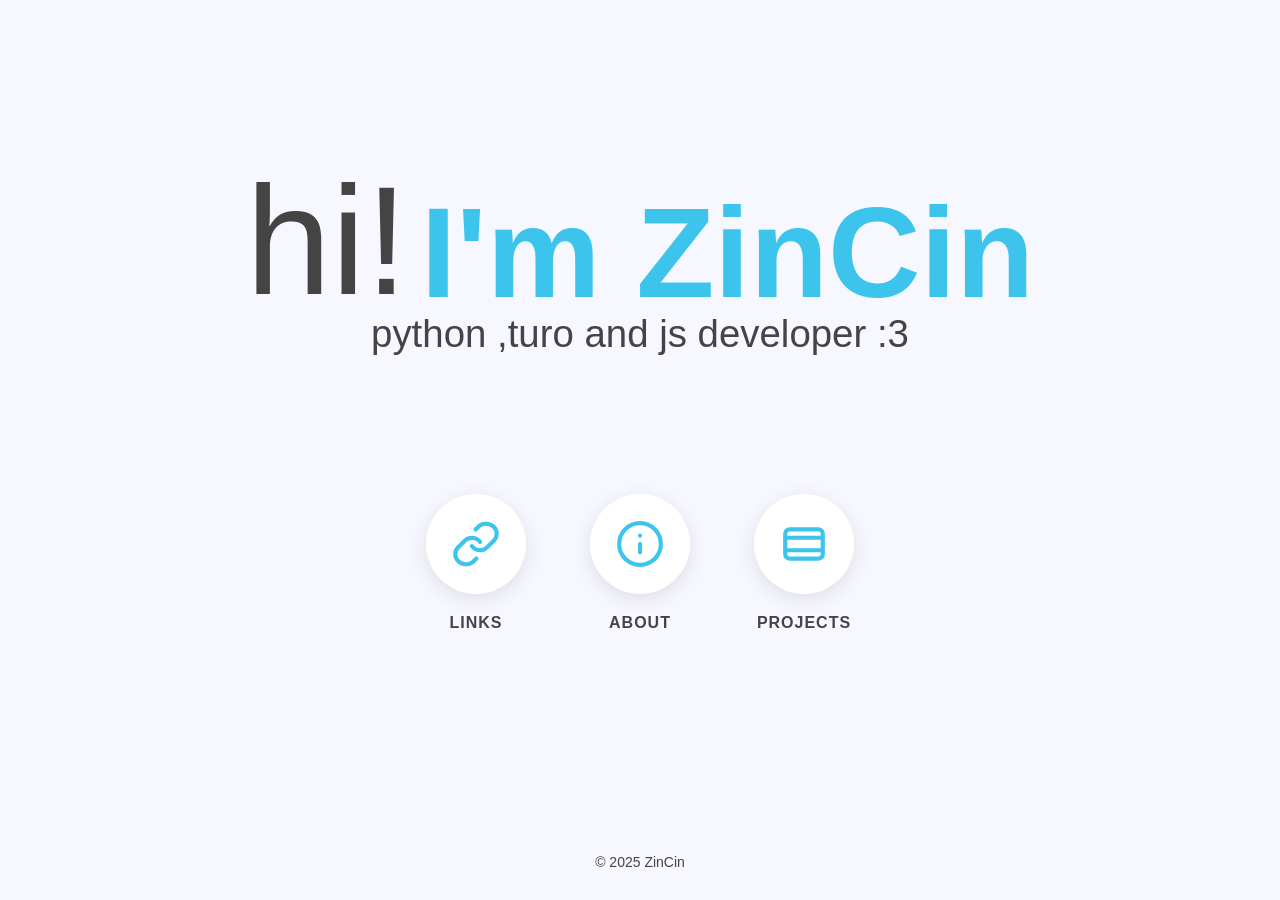
==== index.html @ ce68256b "Init commit" ====
<!DOCTYPE html>
<html lang="en">
<head>
    <meta charset="UTF-8">
    <meta name="viewport" content="width=device-width, initial-scale=1.0">
    <title>ZinCin site</title>
    <style>
        * {
            margin: 0;
            padding: 0;
            box-sizing: border-box;
        }
        
        body {
            background-color: #f7f8ff;
            font-family: 'Arial', sans-serif;
            height: 100vh;
            overflow: hidden;
            display: flex;
            flex-direction: column;
            justify-content: center;
            align-items: center;
            position: relative;
        }
        
        .text-container {
            position: absolute;
            top: 20vh;
            width: 100%;
            text-align: center;
            display: flex;
            justify-content: center;
            align-items: flex-end;
            flex-wrap: wrap;
        }
        
        .hi-text {
            font-size: 12vw;
            color: #444;
            opacity: 0;
            transform: translateY(50px);
            animation: fadeInUp 1.5s ease-out forwards;
            font-weight: 300;
            margin-right: 1vw;
            line-height: 0.8;
        }
        
        .name-text {
            font-size: 10vw;
            color: #3cc4ed;
            opacity: 0;
            transform: translateY(50px);
            animation: fadeInUp 1.5s ease-out 0.5s forwards;
            font-weight: 700;
            line-height: 0.8;
            position: relative;
            top: 0.1vw;
        }
        
        .dev-text {
            font-size: 3vw;
            color: #444;
            opacity: 0;
            transform: translateY(50px);
            animation: fadeInUp 1.5s ease-out 1s forwards;
            margin-top: 1vh;
            width: 100%;
            text-align: center;
        }
        
        .buttons-container {
            display: flex;
            justify-content: center;
            gap: 5vw;
            margin-top: 25vh;
            opacity: 0;
            animation: fadeIn 1.5s ease-out 1.5s forwards;
        }
        
        .button-wrapper {
            display: flex;
            flex-direction: column;
            align-items: center;
            opacity: 0;
            animation: buttonFadeIn 0.8s ease-out forwards;
        }
        
        .button-wrapper:nth-child(1) {
            animation-delay: 2s;
        }
        
        .button-wrapper:nth-child(2) {
            animation-delay: 2.2s;
        }
        
        .button-wrapper:nth-child(3) {
            animation-delay: 2.4s;
        }
        
        .nav-button {
            width: 100px;
            height: 100px;
            border-radius: 50%;
            display: flex;
            justify-content: center;
            align-items: center;
            cursor: pointer;
            transition: all 0.3s ease;
            background: #fff;
            box-shadow: 0 5px 20px rgba(0, 0, 0, 0.1);
            position: relative;
        }
        
        .nav-button:hover {
            transform: scale(1.3);
            background: #3cc4ed;
            box-shadow: 0 10px 25px rgba(60, 196, 237, 0.3);
        }
        
        .nav-button:hover svg path {
            stroke: #fff;
        }
        
        .nav-button svg {
            width: 50px;
            height: 50px;
        }
        
        .button-label {
            margin-top: 20px;
            color: #444;
            font-size: 16px;
            font-weight: 600;
            text-transform: uppercase;
            letter-spacing: 1px;
        }
        
        .copyright {
            position: absolute;
            bottom: 30px;
            color: #444;
            font-size: 14px;
            opacity: 0;
            animation: fadeInUp 1.5s ease-out 2.8s forwards;
        }
        
        @keyframes fadeInUp {
            to {
                opacity: 1;
                transform: translateY(0);
            }
        }
        
        @keyframes fadeIn {
            to {
                opacity: 1;
            }
        }
        
        @keyframes buttonFadeIn {
            0% {
                opacity: 0;
                transform: translateY(20px);
            }
            100% {
                opacity: 1;
                transform: translateY(0);
            }
        }
        
        @media (max-width: 768px) {
            .text-container {
                top: 15vh;
            }
            
            .hi-text {
                font-size: 15vw;
            }
            
            .name-text {
                font-size: 13vw;
                top: -0.8vw;
            }
            
            .dev-text {
                font-size: 5vw;
            }
            
            .nav-button {
                width: 85px;
                height: 85px;
            }
            
            .nav-button svg {
                width: 40px;
                height: 40px;
            }
            
            .buttons-container {
                gap: 8vw;
                margin-top: 20vh;
            }
            
            .button-label {
                font-size: 14px;
                margin-top: 18px;
            }
        }
        
        @media (max-width: 480px) {
            .text-container {
                top: 10vh;
            }
            
            .hi-text {
                font-size: 18vw;
            }
            
            .name-text {
                font-size: 16vw;
                top: -1vw;
            }
            
            .dev-text {
                font-size: 6vw;
            }
            
            .nav-button {
                width: 70px;
                height: 70px;
            }
            
            .nav-button svg {
                width: 35px;
                height: 35px;
            }
            
            .buttons-container {
                gap: 10vw;
                margin-top: 15vh;
            }
            
            .button-label {
                font-size: 12px;
                margin-top: 15px;
            }
        }
    </style>
</head>
<body>
    <div class="text-container">
        <div class="hi-text">hi!</div>
        <div class="name-text">I'm ZinCin</div>
        <div class="dev-text">python ,turo and js developer :3</div>
    </div>
    
    <div class="buttons-container">
        <div class="button-wrapper">
            <div class="nav-button" id="links-btn">
                <svg viewBox="0 0 24 24" fill="none" xmlns="http://www.w3.org/2000/svg">
                    <path d="M10 13C10.4295 13.5741 10.9774 14.0491 11.6066 14.3889C12.2357 14.7287 12.9315 14.925 13.6467 14.9639C14.3618 15.0027 15.0796 14.883 15.7513 14.6133C16.4231 14.3435 17.0331 13.9298 17.54 13.4L20.54 10.4C21.4508 9.49303 21.9548 8.29569 21.9434 7.05328C21.932 5.81088 21.4061 4.62173 20.4791 3.7299C19.5521 2.83807 18.2978 2.31277 16.9978 2.26229C15.6978 2.21181 14.4068 2.63971 13.4 3.46L11.8 5.05" stroke="#3cc4ed" stroke-width="2" stroke-linecap="round" stroke-linejoin="round"/>
                    <path d="M14 11C13.5705 10.4259 13.0226 9.95087 12.3934 9.61111C11.7643 9.27135 11.0685 9.07501 10.3533 9.03614C9.63816 8.99727 8.92037 9.11698 8.24861 9.38673C7.57685 9.65647 6.96689 10.0702 6.46 10.6L3.46 13.6C2.54921 14.507 2.04524 15.7043 2.05663 16.9467C2.06802 18.1891 2.59394 19.3783 3.52091 20.2701C4.44788 21.1619 5.70222 21.6872 7.0022 21.7377C8.30219 21.7882 9.59322 21.3603 10.6 20.54L12.2 18.95" stroke="#3cc4ed" stroke-width="2" stroke-linecap="round" stroke-linejoin="round"/>
                </svg>
            </div>
            <div class="button-label">Links</div>
        </div>
        
        <div class="button-wrapper">
            <div class="nav-button" id="about-btn">
                <svg viewBox="0 0 24 24" fill="none" xmlns="http://www.w3.org/2000/svg">
                    <path d="M12 22C17.5228 22 22 17.5228 22 12C22 6.47715 17.5228 2 12 2C6.47715 2 2 6.47715 2 12C2 17.5228 6.47715 22 12 22Z" stroke="#3cc4ed" stroke-width="2" stroke-linecap="round" stroke-linejoin="round"/>
                    <path d="M12 16V12" stroke="#3cc4ed" stroke-width="2" stroke-linecap="round" stroke-linejoin="round"/>
                    <path d="M12 8H12.01" stroke="#3cc4ed" stroke-width="2" stroke-linecap="round" stroke-linejoin="round"/>
                </svg>
            </div>
            <div class="button-label">About</div>
        </div>
        
        <div class="button-wrapper">
            <div class="nav-button" id="projects-btn">
                <svg viewBox="0 0 24 24" fill="none" xmlns="http://www.w3.org/2000/svg">
                    <path d="M3 9H21M3 15H21" stroke="#3cc4ed" stroke-width="2" stroke-linecap="round" stroke-linejoin="round"/>
                    <rect x="3" y="5" width="18" height="14" rx="2" stroke="#3cc4ed" stroke-width="2"/>
                </svg>
            </div>
            <div class="button-label">Projects</div>
        </div>
    </div>
    
    <div class="copyright">© 2025 ZinCin</div>
    
    <audio id="click-sound" preload="auto">
        <source src="sounds/click.wav" type="audio/wav">
    </audio>
    
    <script>
        document.addEventListener('DOMContentLoaded', function() {
            const clickSound = document.getElementById('click-sound');
            
            document.getElementById('links-btn').addEventListener('click', function() {
                clickSound.play();
                setTimeout(() => {
                    window.location.href = 'Links/index.html';
                }, 300);
            });
            
            document.getElementById('about-btn').addEventListener('click', function() {
                clickSound.play();
                setTimeout(() => {
                    window.location.href = 'About/index.html';
                }, 300);
            });
            
            document.getElementById('projects-btn').addEventListener('click', function() {
                clickSound.play();
                setTimeout(() => {
                    window.location.href = 'Projects/index.html';
                }, 300);
            });
        });
    </script>
</body>
</html>
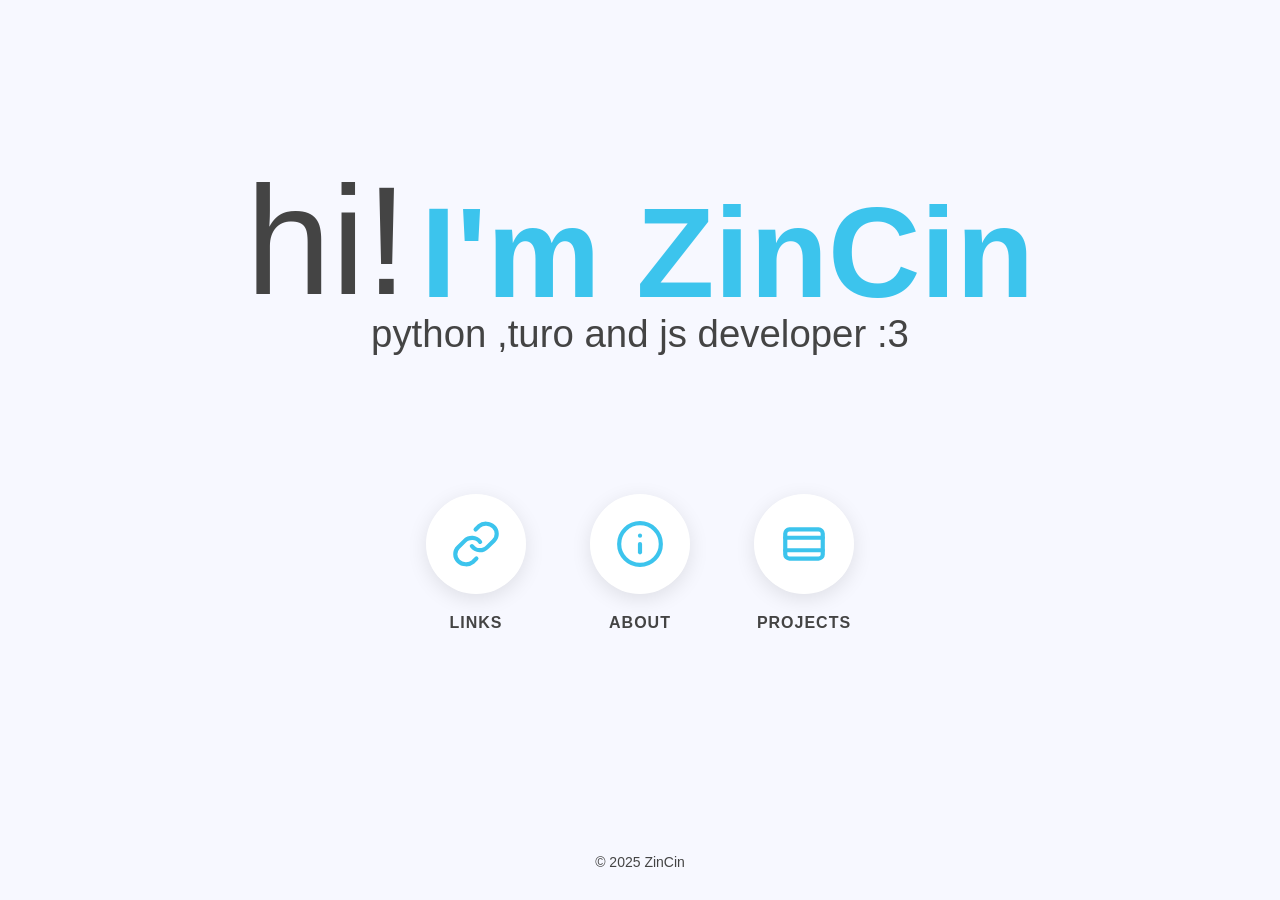
==== commit 60eeddbe: "Some bugfixes Upload "LINKS" index.html file (links page) Add some meta strings for Telegram" ====
--- a/index.html
+++ b/index.html
@@ -3,6 +3,8 @@
 <head>
     <meta charset="UTF-8">
     <meta name="viewport" content="width=device-width, initial-scale=1.0">
+	<meta property="og:title" content="ZinCin">
+	<meta property="og:description" content="My website :3">
     <title>ZinCin site</title>
     <style>
         * {
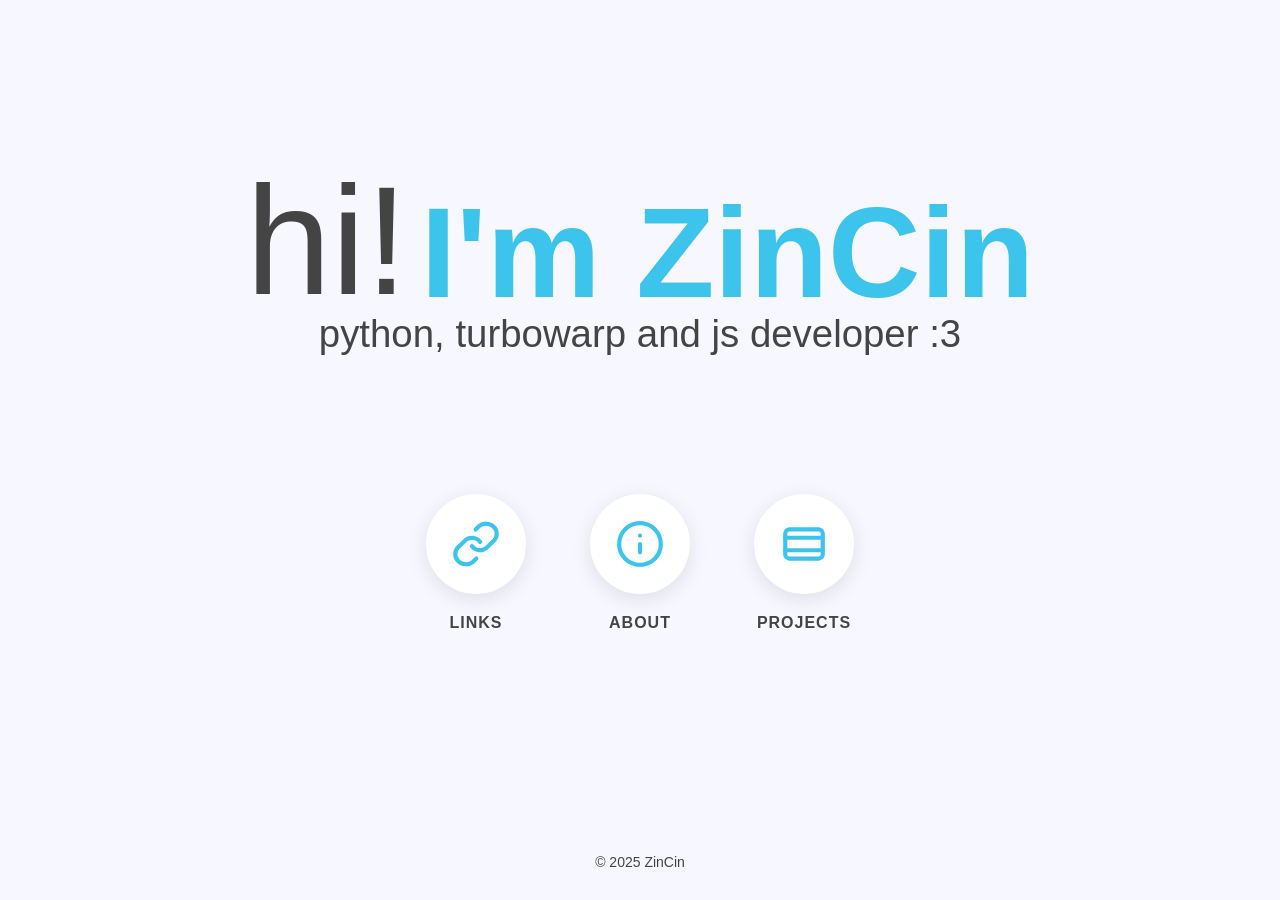
==== commit 56a95497: "Update index.html" ====
--- a/index.html
+++ b/index.html
@@ -253,7 +253,7 @@
     <div class="text-container">
         <div class="hi-text">hi!</div>
         <div class="name-text">I'm ZinCin</div>
-        <div class="dev-text">python ,turo and js developer :3</div>
+        <div class="dev-text">python, turbowarp and js developer :3</div>
     </div>
     
     <div class="buttons-container">
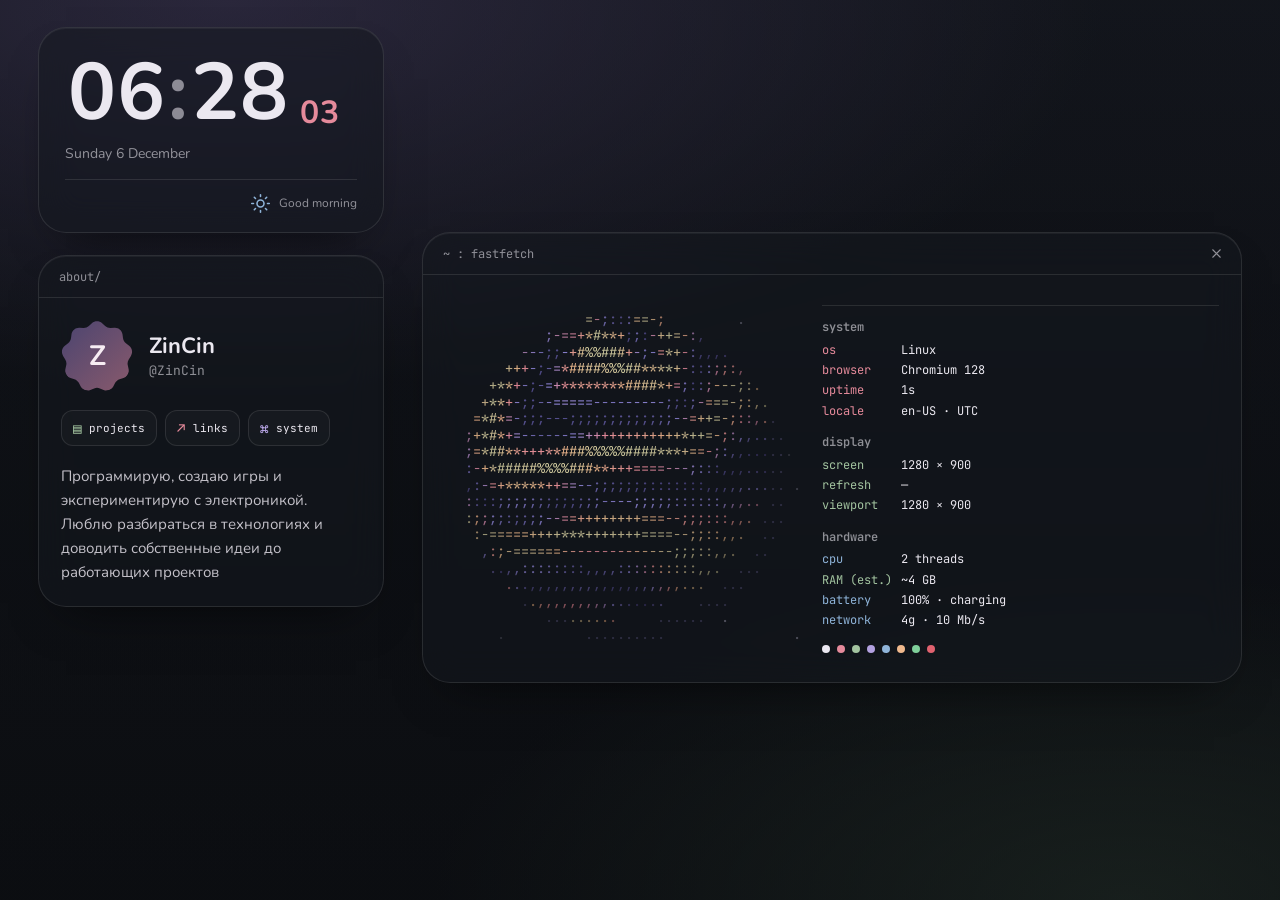
==== commit 846908ee: "Add files via upload" ====
--- a/index.html
+++ b/index.html
@@ -1,325 +1,170 @@
-<!DOCTYPE html>
-<html lang="en">
+<!doctype html>
+<html lang="ru">
 <head>
-    <meta charset="UTF-8">
-    <meta name="viewport" content="width=device-width, initial-scale=1.0">
-	<meta property="og:title" content="ZinCin">
-	<meta property="og:description" content="My website :3">
-    <title>ZinCin site</title>
-    <style>
-        * {
-            margin: 0;
-            padding: 0;
-            box-sizing: border-box;
-        }
-        
-        body {
-            background-color: #f7f8ff;
-            font-family: 'Arial', sans-serif;
-            height: 100vh;
-            overflow: hidden;
-            display: flex;
-            flex-direction: column;
-            justify-content: center;
-            align-items: center;
-            position: relative;
-        }
-        
-        .text-container {
-            position: absolute;
-            top: 20vh;
-            width: 100%;
-            text-align: center;
-            display: flex;
-            justify-content: center;
-            align-items: flex-end;
-            flex-wrap: wrap;
-        }
-        
-        .hi-text {
-            font-size: 12vw;
-            color: #444;
-            opacity: 0;
-            transform: translateY(50px);
-            animation: fadeInUp 1.5s ease-out forwards;
-            font-weight: 300;
-            margin-right: 1vw;
-            line-height: 0.8;
-        }
-        
-        .name-text {
-            font-size: 10vw;
-            color: #3cc4ed;
-            opacity: 0;
-            transform: translateY(50px);
-            animation: fadeInUp 1.5s ease-out 0.5s forwards;
-            font-weight: 700;
-            line-height: 0.8;
-            position: relative;
-            top: 0.1vw;
-        }
-        
-        .dev-text {
-            font-size: 3vw;
-            color: #444;
-            opacity: 0;
-            transform: translateY(50px);
-            animation: fadeInUp 1.5s ease-out 1s forwards;
-            margin-top: 1vh;
-            width: 100%;
-            text-align: center;
-        }
-        
-        .buttons-container {
-            display: flex;
-            justify-content: center;
-            gap: 5vw;
-            margin-top: 25vh;
-            opacity: 0;
-            animation: fadeIn 1.5s ease-out 1.5s forwards;
-        }
-        
-        .button-wrapper {
-            display: flex;
-            flex-direction: column;
-            align-items: center;
-            opacity: 0;
-            animation: buttonFadeIn 0.8s ease-out forwards;
-        }
-        
-        .button-wrapper:nth-child(1) {
-            animation-delay: 2s;
-        }
-        
-        .button-wrapper:nth-child(2) {
-            animation-delay: 2.2s;
-        }
-        
-        .button-wrapper:nth-child(3) {
-            animation-delay: 2.4s;
-        }
-        
-        .nav-button {
-            width: 100px;
-            height: 100px;
-            border-radius: 50%;
-            display: flex;
-            justify-content: center;
-            align-items: center;
-            cursor: pointer;
-            transition: all 0.3s ease;
-            background: #fff;
-            box-shadow: 0 5px 20px rgba(0, 0, 0, 0.1);
-            position: relative;
-        }
-        
-        .nav-button:hover {
-            transform: scale(1.3);
-            background: #3cc4ed;
-            box-shadow: 0 10px 25px rgba(60, 196, 237, 0.3);
-        }
-        
-        .nav-button:hover svg path {
-            stroke: #fff;
-        }
-        
-        .nav-button svg {
-            width: 50px;
-            height: 50px;
-        }
-        
-        .button-label {
-            margin-top: 20px;
-            color: #444;
-            font-size: 16px;
-            font-weight: 600;
-            text-transform: uppercase;
-            letter-spacing: 1px;
-        }
-        
-        .copyright {
-            position: absolute;
-            bottom: 30px;
-            color: #444;
-            font-size: 14px;
-            opacity: 0;
-            animation: fadeInUp 1.5s ease-out 2.8s forwards;
-        }
-        
-        @keyframes fadeInUp {
-            to {
-                opacity: 1;
-                transform: translateY(0);
-            }
-        }
-        
-        @keyframes fadeIn {
-            to {
-                opacity: 1;
-            }
-        }
-        
-        @keyframes buttonFadeIn {
-            0% {
-                opacity: 0;
-                transform: translateY(20px);
-            }
-            100% {
-                opacity: 1;
-                transform: translateY(0);
-            }
-        }
-        
-        @media (max-width: 768px) {
-            .text-container {
-                top: 15vh;
-            }
-            
-            .hi-text {
-                font-size: 15vw;
-            }
-            
-            .name-text {
-                font-size: 13vw;
-                top: -0.8vw;
-            }
-            
-            .dev-text {
-                font-size: 5vw;
-            }
-            
-            .nav-button {
-                width: 85px;
-                height: 85px;
-            }
-            
-            .nav-button svg {
-                width: 40px;
-                height: 40px;
-            }
-            
-            .buttons-container {
-                gap: 8vw;
-                margin-top: 20vh;
-            }
-            
-            .button-label {
-                font-size: 14px;
-                margin-top: 18px;
-            }
-        }
-        
-        @media (max-width: 480px) {
-            .text-container {
-                top: 10vh;
-            }
-            
-            .hi-text {
-                font-size: 18vw;
-            }
-            
-            .name-text {
-                font-size: 16vw;
-                top: -1vw;
-            }
-            
-            .dev-text {
-                font-size: 6vw;
-            }
-            
-            .nav-button {
-                width: 70px;
-                height: 70px;
-            }
-            
-            .nav-button svg {
-                width: 35px;
-                height: 35px;
-            }
-            
-            .buttons-container {
-                gap: 10vw;
-                margin-top: 15vh;
-            }
-            
-            .button-label {
-                font-size: 12px;
-                margin-top: 15px;
-            }
-        }
-    </style>
+  <meta charset="utf-8">
+  <meta name="viewport" content="width=device-width, initial-scale=1, viewport-fit=cover">
+  <meta name="theme-color" content="#0e1013">
+  <meta name="description" content="ZinCin — personal website, projects and experiments.">
+  <meta property="og:type" content="website">
+  <meta property="og:site_name" content="home">
+  <meta property="og:title" content="home">
+  <meta property="og:description" content="ZinCin's home page ^^">
+  <meta property="og:image:width" content="1200">
+  <meta property="og:image:height" content="630">
+  <meta property="og:image:alt" content="home — ZinCin">
+  <meta name="twitter:card" content="summary_large_image">
+  <title>home</title>
+  <link rel="preconnect" href="https://fonts.googleapis.com">
+  <link rel="preconnect" href="https://fonts.gstatic.com" crossorigin>
+  <link href="https://fonts.googleapis.com/css2?family=JetBrains+Mono:wght@400;600&family=Nunito:wght@400;600;700&display=swap" rel="stylesheet">
+  <link rel="icon" href="assets/favicon.svg" type="image/svg+xml">
+  <link rel="stylesheet" href="style.css">
 </head>
 <body>
-    <div class="text-container">
-        <div class="hi-text">hi!</div>
-        <div class="name-text">I'm ZinCin</div>
-        <div class="dev-text">python, turbowarp and js developer :3</div>
-    </div>
-    
-    <div class="buttons-container">
-        <div class="button-wrapper">
-            <div class="nav-button" id="links-btn">
-                <svg viewBox="0 0 24 24" fill="none" xmlns="http://www.w3.org/2000/svg">
-                    <path d="M10 13C10.4295 13.5741 10.9774 14.0491 11.6066 14.3889C12.2357 14.7287 12.9315 14.925 13.6467 14.9639C14.3618 15.0027 15.0796 14.883 15.7513 14.6133C16.4231 14.3435 17.0331 13.9298 17.54 13.4L20.54 10.4C21.4508 9.49303 21.9548 8.29569 21.9434 7.05328C21.932 5.81088 21.4061 4.62173 20.4791 3.7299C19.5521 2.83807 18.2978 2.31277 16.9978 2.26229C15.6978 2.21181 14.4068 2.63971 13.4 3.46L11.8 5.05" stroke="#3cc4ed" stroke-width="2" stroke-linecap="round" stroke-linejoin="round"/>
-                    <path d="M14 11C13.5705 10.4259 13.0226 9.95087 12.3934 9.61111C11.7643 9.27135 11.0685 9.07501 10.3533 9.03614C9.63816 8.99727 8.92037 9.11698 8.24861 9.38673C7.57685 9.65647 6.96689 10.0702 6.46 10.6L3.46 13.6C2.54921 14.507 2.04524 15.7043 2.05663 16.9467C2.06802 18.1891 2.59394 19.3783 3.52091 20.2701C4.44788 21.1619 5.70222 21.6872 7.0022 21.7377C8.30219 21.7882 9.59322 21.3603 10.6 20.54L12.2 18.95" stroke="#3cc4ed" stroke-width="2" stroke-linecap="round" stroke-linejoin="round"/>
-                </svg>
+  <svg class="svg-defs" aria-hidden="true" focusable="false">
+    <defs>
+      <clipPath id="avatar-cookie-9" clipPathUnits="objectBoundingBox">
+        <path d="M 0.4287,0.0443 C 0.4692,0.0076 0.5308,0.0076 0.5713,0.0443 L 0.6130,0.0822 C 0.6336,0.1008 0.6606,0.1107 0.6884,0.1096 L 0.7447,0.1074 C 0.7992,0.1053 0.8465,0.1449 0.8539,0.1990 L 0.8615,0.2549 C 0.8653,0.2824 0.8797,0.3073 0.9016,0.3243 L 0.9462,0.3588 C 0.9893,0.3923 1.0000,0.4530 0.9709,0.4992 L 0.9408,0.5469 C 0.9260,0.5704 0.9210,0.5987 0.9269,0.6259 L 0.9388,0.6810 C 0.9504,0.7343 0.9196,0.7877 0.8676,0.8044 L 0.8139,0.8216 C 0.7875,0.8301 0.7654,0.8486 0.7525,0.8732 L 0.7262,0.9230 C 0.7008,0.9713 0.6428,0.9924 0.5923,0.9718 L 0.5401,0.9505 C 0.5144,0.9400 0.4856,0.9400 0.4599,0.9505 L 0.4077,0.9718 C 0.3572,0.9924 0.2992,0.9713 0.2738,0.9230 L 0.2475,0.8732 C 0.2346,0.8486 0.2125,0.8301 0.1861,0.8216 L 0.1324,0.8044 C 0.0804,0.7877 0.0496,0.7343 0.0612,0.6810 L 0.0731,0.6259 C 0.0790,0.5987 0.0740,0.5704 0.0592,0.5469 L 0.0291,0.4992 C 0.0000,0.4530 0.0107,0.3923 0.0538,0.3588 L 0.0984,0.3243 C 0.1203,0.3073 0.1347,0.2824 0.1385,0.2549 L 0.1461,0.1990 C 0.1535,0.1449 0.2008,0.1053 0.2553,0.1074 L 0.3116,0.1096 C 0.3394,0.1107 0.3664,0.1008 0.3870,0.0822 Z" />
+      </clipPath>
+    </defs>
+  </svg>
+
+
+  <div class="bg" aria-hidden="true"></div>
+
+  <main class="desk" id="desk">
+    <section class="card clock" id="clock-window" aria-label="Time and weather">
+      <div class="time" id="time"></div>
+      <div class="date" id="date"></div>
+      <div class="statusline">
+        <div class="wx" id="wx" hidden aria-label="Weather">
+          <svg class="wx-i" id="wx-i" viewBox="0 0 24 24" width="25" height="25" fill="none" stroke="currentColor" stroke-width="1.7" stroke-linecap="round" stroke-linejoin="round" aria-hidden="true"></svg>
+          <span class="wx-t" id="wx-t"></span>
+          <span class="wx-d" id="wx-d"></span>
+        </div>
+        <div class="greeting" id="greeting" aria-label="Greeting in visitor's local time">
+          <svg class="greeting-i" id="greeting-i" viewBox="0 0 24 24" width="21" height="21" fill="none" stroke="currentColor" stroke-width="1.8" stroke-linecap="round" stroke-linejoin="round" aria-hidden="true"></svg>
+          <span id="greeting-text">Good day</span>
+        </div>
+      </div>
+    </section>
+
+    <section class="win about-window" id="about-window" data-window data-draggable aria-label="About ZinCin">
+      <div class="tb" data-drag-handle>
+        <span class="tt">about/</span>
+      </div>
+      <div class="wbody">
+        <div class="about">
+          <div class="who">
+            <div class="avatar" aria-label="ZinCin avatar">
+              <span>Z</span>
+              <img src="assets/avatar.jpg" alt="" onerror="this.remove()">
             </div>
-            <div class="button-label">Links</div>
+            <div class="identity-text">
+              <h1>ZinCin</h1>
+              <div class="handle">@ZinCin</div>
+            </div>
+          </div>
+
+
+          <div class="window-launchers" aria-label="Open windows">
+            <button class="launcher" type="button" data-open-window="projects-window" aria-controls="projects-window" aria-expanded="false">
+              <span class="launcher-mark mark-projects" aria-hidden="true">▤</span>projects
+            </button>
+            <button class="launcher" type="button" data-open-window="links-window" aria-controls="links-window" aria-expanded="false">
+              <span class="launcher-mark mark-links" aria-hidden="true">↗</span>links
+            </button>
+            <button class="launcher" type="button" data-open-window="fastfetch-window" aria-controls="fastfetch-window" aria-expanded="true">
+              <span class="launcher-mark mark-system" aria-hidden="true">⌘</span>system
+            </button>
+          </div>
+          <p class="bio">Программирую, создаю игры и экспериментирую с электроникой. Люблю разбираться в технологиях и доводить собственные идеи до работающих проектов</p>
         </div>
-        
-        <div class="button-wrapper">
-            <div class="nav-button" id="about-btn">
-                <svg viewBox="0 0 24 24" fill="none" xmlns="http://www.w3.org/2000/svg">
-                    <path d="M12 22C17.5228 22 22 17.5228 22 12C22 6.47715 17.5228 2 12 2C6.47715 2 2 6.47715 2 12C2 17.5228 6.47715 22 12 22Z" stroke="#3cc4ed" stroke-width="2" stroke-linecap="round" stroke-linejoin="round"/>
-                    <path d="M12 16V12" stroke="#3cc4ed" stroke-width="2" stroke-linecap="round" stroke-linejoin="round"/>
-                    <path d="M12 8H12.01" stroke="#3cc4ed" stroke-width="2" stroke-linecap="round" stroke-linejoin="round"/>
-                </svg>
-            </div>
-            <div class="button-label">About</div>
+      </div>
+    </section>
+
+    <section class="win floating-window projects-window" id="projects-window" data-window data-draggable hidden aria-label="Projects">
+      <div class="tb" data-drag-handle>
+        <span class="tt">projects/</span>
+        <button class="window-close" type="button" data-close-window aria-label="Close projects window">
+          <svg viewBox="0 0 24 24" width="15" height="15" aria-hidden="true"><path d="M6 6l12 12M18 6L6 18"/></svg>
+        </button>
+      </div>
+      <div class="wbody window-scroll">
+        <div class="projects">
+          <a class="project" href="https://google.com/" target="_blank" rel="noopener noreferrer" aria-label="Open retro console project link">
+            <div class="project-top"><span class="project-no">01</span><span class="project-type">HARDWARE / SOFTWARE ↗</span></div>
+            <h2>Ретро-консоль на ESP32</h2>
+            <p>Самодельная портативная консоль: схема, дисплей, клавиатура и джойстик, несколько игр и собственный лаунчер. Корпус смоделирован и напечатан на 3D-принтере. (WIP)</p>
+            <div class="tags"><span>C++</span><span>ESP32</span><span>embedded</span><span>3D printing</span></div>
+          </a>
+          <a class="project" href="https://t.me/artif_life/" target="_blank" rel="noopener noreferrer" aria-label="Cellular automat link">
+            <div class="project-top"><span class="project-no">02</span><span class="project-type">PROGRAMMS ↗</span></div>
+            <h2>Искуственная жизнь (клеточный автомат)</h2>
+            <p>Проект по симулции искуственной жизни для понимания работы искуственного отбора и реализации сложных структур данных. Первый проект на Godot!</p>
+            <div class="tags"><span>GODOT</span><span>CodeArt</span><span>Cellular Automat</span></div>
+          </a>
+		  <a class="project" href="https://github.com/ZinCin/portal-gravity-engine" target="_blank" rel="noopener noreferrer" aria-label="Open simulation project link">
+            <div class="project-top"><span class="project-no">03</span><span class="project-type">PROGRAMMS ↗</span></div>
+            <h2>Вычисление гравитации в искривленном пространстве</h2>
+            <p>Интерактивная симуляция потенциального поля. Решает уравнение Лапласа методом SOR! (Грубо говоря, вычисляет настоящую гравитацию в области порталов). Не методом Optozorax! С объяснениями</p>
+            <div class="tags"><span>Python</span><span>NumPy</span><span>Physics/Maths</span></div>
+          </a>
         </div>
-        
-        <div class="button-wrapper">
-            <div class="nav-button" id="projects-btn">
-                <svg viewBox="0 0 24 24" fill="none" xmlns="http://www.w3.org/2000/svg">
-                    <path d="M3 9H21M3 15H21" stroke="#3cc4ed" stroke-width="2" stroke-linecap="round" stroke-linejoin="round"/>
-                    <rect x="3" y="5" width="18" height="14" rx="2" stroke="#3cc4ed" stroke-width="2"/>
-                </svg>
-            </div>
-            <div class="button-label">Projects</div>
+      </div>
+    </section>
+
+    <section class="win floating-window links-window" id="links-window" data-window data-draggable hidden aria-label="Links">
+      <div class="tb" data-drag-handle>
+        <span class="tt">links/</span>
+        <button class="window-close" type="button" data-close-window aria-label="Close links window">
+          <svg viewBox="0 0 24 24" width="15" height="15" aria-hidden="true"><path d="M6 6l12 12M18 6L6 18"/></svg>
+        </button>
+      </div>
+      <div class="wbody">
+        <nav class="link-list" aria-label="External links">
+          <a class="link-row" href="https://github.com/ZinCin/" target="_blank" rel="noopener noreferrer"><span class="link-key">github</span><span class="link-value">ZinCin</span><span class="link-arrow">↗</span></a>
+          <a class="link-row" href="https://t.me/ZinCin" target="_blank" rel="noopener noreferrer"><span class="link-key">telegram</span><span class="link-value">@ZinCin</span><span class="link-arrow">↗</span></a>
+          <a class="link-row" href="savasa003@gmail.com"><span class="link-key">email</span><span class="link-value">savasa003@gmail.com</span><span class="link-arrow">↗</span></a>
+        </nav>
+      </div>
+    </section>
+
+    <section class="win ff-window" id="fastfetch-window" data-window data-draggable aria-label="Visitor system information">
+      <div class="tb" data-drag-handle>
+        <span class="tt">~ : fastfetch</span>
+        <button class="window-close" type="button" data-close-window aria-label="Close fastfetch window">
+          <svg viewBox="0 0 24 24" width="15" height="15" aria-hidden="true"><path d="M6 6l12 12M18 6L6 18"/></svg>
+        </button>
+      </div>
+      <div class="wbody">
+        <div class="ff">
+          <div class="art"><canvas id="art" aria-hidden="true"></canvas></div>
+          <div class="info">
+            <div class="rule"></div>
+            <h3>system</h3>
+            <div class="row"><i>os</i><b id="f-os">—</b></div>
+            <div class="row"><i>browser</i><b id="f-br">—</b></div>
+            <div class="row"><i>uptime</i><b id="f-up">—</b></div>
+            <div class="row"><i>locale</i><b id="f-loc">—</b></div>
+
+            <h3 class="s2">display</h3>
+            <div class="row"><i>screen</i><b id="f-res">—</b></div>
+            <div class="row"><i>refresh</i><b id="f-hz">—</b></div>
+            <div class="row"><i>viewport</i><b id="f-vp">—</b></div>
+
+            <h3 class="s3">hardware</h3>
+            <div class="row"><i>cpu</i><b id="f-cpu">—</b></div>
+            <div class="row"><i id="f-mem-k">memory</i><b><span id="f-mem">—</span><span class="meter" id="f-mem-m" hidden><span></span></span></b></div>
+            <div class="row"><i>battery</i><b id="f-bat">—</b></div>
+            <div class="row"><i>network</i><b id="f-net">—</b></div>
+            <div class="dots" aria-hidden="true"><span></span><span></span><span></span><span></span><span></span><span></span><span></span><span></span></div>
+          </div>
         </div>
-    </div>
-    
-    <div class="copyright">© 2025 ZinCin</div>
-    
-    <audio id="click-sound" preload="auto">
-        <source src="sounds/click.wav" type="audio/wav">
-    </audio>
-    
-    <script>
-        document.addEventListener('DOMContentLoaded', function() {
-            const clickSound = document.getElementById('click-sound');
-            
-            document.getElementById('links-btn').addEventListener('click', function() {
-                clickSound.play();
-                setTimeout(() => {
-                    window.location.href = 'Links/index.html';
-                }, 300);
-            });
-            
-            document.getElementById('about-btn').addEventListener('click', function() {
-                clickSound.play();
-                setTimeout(() => {
-                    window.location.href = 'About/index.html';
-                }, 300);
-            });
-            
-            document.getElementById('projects-btn').addEventListener('click', function() {
-                clickSound.play();
-                setTimeout(() => {
-                    window.location.href = 'Projects/index.html';
-                }, 300);
-            });
-        });
-    </script>
+      </div>
+    </section>
+  </main>
+
+  <script src="script.js" defer></script>
 </body>
-</html>+</html>
--- a/style.css
+++ b/style.css
@@ -0,0 +1,448 @@
+/* ---------- palette ---------- */
+:root {
+  --glass: rgba(22, 24, 30, .54);
+  --glass-strong: rgba(17, 19, 25, .86);
+  --line: rgba(255, 255, 255, .1);
+  --line-strong: rgba(255, 255, 255, .17);
+  --text: #ebe8f0;
+  --muted: rgba(235, 232, 240, .58);
+  --accent: #e58a9b;
+  --violet: #b3a1e0;
+  --sage: #a3c4a0;
+  --sky: #8fb4d9;
+  --peach: #f0b98d;
+  --r: 28px;
+  --ease: cubic-bezier(.2, 0, 0, 1);
+  --mono: "JetBrains Mono", ui-monospace, SFMono-Regular, Menlo, Consolas, monospace;
+}
+
+* { box-sizing: border-box; }
+[hidden] { display: none !important; }
+html {
+  width: 100%;
+  height: 100%;
+  overflow: hidden;
+  color-scheme: dark;
+  -webkit-text-size-adjust: 100%;
+}
+body {
+  width: 100%;
+  height: 100%;
+  margin: 0;
+  overflow: hidden;
+  font-family: "Nunito", system-ui, sans-serif;
+  color: var(--text);
+  background: #0e1013;
+  -webkit-font-smoothing: antialiased;
+}
+button, a { -webkit-tap-highlight-color: transparent; }
+button { font: inherit; }
+::selection { background: rgba(229, 138, 155, .35); }
+.svg-defs { position: absolute; width: 0; height: 0; overflow: hidden; }
+
+/* ---------- background ---------- */
+.bg {
+  position: fixed;
+  inset: 0;
+  z-index: -1;
+  pointer-events: none;
+  background:
+    linear-gradient(rgba(10, 12, 16, .35), rgba(10, 12, 16, .6)),
+    url("assets/bg.jpg") center / cover no-repeat,
+    radial-gradient(110% 70% at 18% 0%, #3b3552 0%, transparent 62%),
+    radial-gradient(90% 60% at 88% 100%, #2b3a2f 0%, transparent 60%),
+    linear-gradient(#171a22, #0e1013);
+  animation: bg-in 1.6s var(--ease) both;
+}
+@keyframes bg-in {
+  from { opacity: 0; transform: scale(1.04); }
+  to { opacity: 1; transform: none; }
+}
+
+/* ---------- desktop workspace ---------- */
+.desk {
+  position: relative;
+  isolation: isolate;
+  width: 100%;
+  height: 100vh;
+  height: 100dvh;
+  overflow: hidden;
+  padding: 0;
+}
+.card, .win {
+  position: absolute;
+  min-width: 0;
+  background: var(--glass);
+  -webkit-backdrop-filter: blur(18px) saturate(1.25);
+  backdrop-filter: blur(18px) saturate(1.25);
+  border: 1px solid var(--line);
+  border-radius: var(--r);
+  box-shadow:
+    inset 0 1px 0 rgba(255, 255, 255, .05),
+    0 24px 48px -28px rgba(0, 0, 0, .7);
+  animation: rise .75s var(--ease) both;
+}
+.win {
+  display: flex;
+  flex-direction: column;
+  overflow: hidden;
+  max-width: calc(100vw - 16px);
+  max-height: calc(100dvh - 16px);
+}
+@keyframes rise {
+  from { opacity: 0; }
+  to { opacity: 1; }
+}
+
+/* ---------- fixed clock ---------- */
+.clock {
+  z-index: 2;
+  left: clamp(16px, 3vw, 42px);
+  top: clamp(16px, 3vh, 34px);
+  width: clamp(300px, 27vw, 380px);
+  padding: 20px 26px 18px;
+  user-select: none;
+  -webkit-user-select: none;
+  animation-delay: .06s;
+}
+.time {
+  display: flex;
+  align-items: flex-end;
+  font-size: clamp(52px, 7vw, 80px);
+  font-weight: 700;
+  line-height: 1;
+  letter-spacing: -.035em;
+  font-variant-numeric: tabular-nums;
+}
+.hm, .sec { display: flex; align-items: flex-end; }
+.sec { font-size: .4em; color: var(--accent); margin: 0 0 .22em .32em; }
+.slot { position: relative; display: block; width: .62em; height: 1.12em; overflow: hidden; }
+.slot.colon { width: .3em; }
+.slot.colon span {
+  position: absolute;
+  inset: 0;
+  display: grid;
+  place-items: center;
+  opacity: .55;
+  animation: blink 2s ease-in-out infinite;
+}
+@keyframes blink { 50% { opacity: .2; } }
+.dg { position: absolute; inset: 0; display: grid; place-items: center; }
+.dg.in { animation: d-in .5s var(--ease) both; }
+.dg.out { animation: d-out .5s var(--ease) both; }
+@keyframes d-in {
+  from { transform: translateY(60%); opacity: 0; filter: blur(4px); }
+  to { transform: none; opacity: 1; filter: blur(0); }
+}
+@keyframes d-out { to { transform: translateY(-60%); opacity: 0; filter: blur(4px); } }
+.date { margin-top: 6px; font-size: 14px; color: var(--muted); }
+.statusline {
+  display: flex;
+  align-items: center;
+  flex-wrap: wrap;
+  gap: 9px 14px;
+  margin-top: 16px;
+  padding-top: 13px;
+  border-top: 1px solid var(--line);
+}
+.wx, .greeting { display: flex; align-items: center; gap: 8px; min-width: 0; }
+.wx-i { color: var(--peach); flex: none; }
+.wx-t { font-size: 19px; font-weight: 700; font-variant-numeric: tabular-nums; white-space: nowrap; }
+.wx-d { color: var(--muted); font-size: 13px; }
+.greeting { margin-left: auto; color: var(--muted); font-size: 12px; white-space: nowrap; }
+.greeting-i { color: var(--sky); flex: none; }
+
+/* ---------- draggable windows ---------- */
+.about-window {
+  z-index: 4;
+  left: clamp(16px, 3vw, 42px);
+  top: clamp(205px, 29vh, 255px);
+  width: clamp(300px, 27vw, 380px);
+  max-height: calc(100dvh - 220px);
+  animation-delay: .12s;
+}
+.ff-window {
+  z-index: 3;
+  right: clamp(16px, 3vw, 42px);
+  top: 50%;
+  width: min(820px, calc(100vw - 460px));
+  max-height: calc(100dvh - 32px);
+  transform: translateY(-50%);
+  animation-delay: .18s;
+}
+.floating-window {
+  z-index: 10;
+  left: 50%;
+  top: 18%;
+  width: min(540px, calc(100vw - 32px));
+  transform: translateX(-50%);
+}
+.projects-window { top: 14%; }
+.links-window { top: 23%; width: min(390px, calc(100vw - 32px)); }
+
+.tb {
+  position: relative;
+  z-index: 1;
+  display: flex;
+  flex: none;
+  align-items: center;
+  justify-content: space-between;
+  min-height: 42px;
+  padding: 0 10px 0 20px;
+  border-bottom: 1px solid var(--line);
+  font: 12px/1 var(--mono);
+  color: var(--muted);
+  user-select: none;
+  -webkit-user-select: none;
+  touch-action: none;
+  cursor: grab;
+}
+.dragging { box-shadow: 0 28px 70px -24px rgba(0, 0, 0, .82), inset 0 1px 0 rgba(255,255,255,.06); }
+.dragging .tb { cursor: grabbing; }
+.tt { overflow: hidden; text-overflow: ellipsis; white-space: nowrap; }
+.window-close {
+  display: grid;
+  flex: none;
+  place-items: center;
+  width: 30px;
+  height: 30px;
+  padding: 0;
+  border: 0;
+  border-radius: 50%;
+  background: transparent;
+  color: inherit;
+  cursor: pointer;
+  transition: color .2s var(--ease), background .2s var(--ease);
+}
+.window-close svg { fill: none; stroke: currentColor; stroke-width: 1.7; stroke-linecap: round; }
+.window-close:hover { color: var(--text); background: rgba(255,255,255,.09); }
+.window-close:focus-visible { outline: 2px solid var(--accent); outline-offset: 1px; }
+.wbody { flex: 1 1 auto; min-height: 0; overflow: auto; overscroll-behavior: contain; scrollbar-width: thin; scrollbar-color: rgba(235,232,240,.2) transparent; }
+.wbody::-webkit-scrollbar { width: 6px; }
+.wbody::-webkit-scrollbar-thumb { background: rgba(235,232,240,.2); border-radius: 6px; }
+
+/* ---------- profile window ---------- */
+.about { padding: 22px; }
+.who { display: flex; align-items: center; gap: 16px; }
+.avatar {
+  position: relative;
+  display: grid;
+  flex: none;
+  place-items: center;
+  width: 72px;
+  height: 72px;
+  overflow: hidden;
+  border-radius: 50%;
+  clip-path: url("#avatar-cookie-9");
+  background: linear-gradient(135deg, #4a4470, #8a5a6c);
+  color: #f7edf3;
+  font-size: 28px;
+  font-weight: 700;
+}
+.avatar img { position: absolute; inset: 0; width: 100%; height: 100%; object-fit: cover; }
+.identity-text { min-width: 0; }
+h1 { margin: 0; font-size: 22px; font-weight: 700; line-height: 1.2; overflow-wrap: anywhere; }
+.handle { margin-top: 3px; font: 13px var(--mono); color: var(--muted); overflow-wrap: anywhere; }
+.bio { margin: 18px 0 0; font-size: 15px; line-height: 1.6; color: rgba(235,232,240,.82); }
+.window-launchers { display: flex; flex-wrap: wrap; gap: 8px; margin-top: 18px; }
+.launcher {
+  display: inline-flex;
+  align-items: center;
+  gap: 8px;
+  min-height: 36px;
+  padding: 8px 11px;
+  border: 1px solid var(--line);
+  border-radius: 12px;
+  background: rgba(255,255,255,.025);
+  color: var(--text);
+  font: 11px var(--mono);
+  cursor: pointer;
+  transition: border-color .2s var(--ease), background .2s var(--ease), transform .2s var(--ease);
+}
+.launcher:hover { border-color: var(--line-strong); background: rgba(255,255,255,.07); }
+.launcher:active { transform: translateY(1px); }
+.launcher:focus-visible { outline: 2px solid var(--accent); outline-offset: 2px; }
+.launcher-mark { font-size: 14px; line-height: 1; }
+.mark-projects { color: var(--sage); }
+.mark-links { color: var(--accent); }
+.mark-system { color: var(--violet); }
+
+/* ---------- clickable project cards ---------- */
+.projects { display: grid; grid-template-columns: 1fr; }
+.project {
+  display: block;
+  min-width: 0;
+  padding: 19px 22px;
+  color: inherit;
+  text-decoration: none;
+  transition: background .22s var(--ease);
+}
+.project + .project { border-top: 1px solid var(--line); }
+.project:hover { background: rgba(255,255,255,.045); }
+.project:focus-visible { outline: 2px solid var(--accent); outline-offset: -3px; }
+.project-top { display: flex; align-items: baseline; justify-content: space-between; gap: 10px; }
+.project-no { color: var(--accent); font: 11px var(--mono); }
+.project-type { color: var(--muted); font: 9px var(--mono); text-align: right; }
+.project h2 { margin: 9px 0 7px; font-size: 17px; line-height: 1.3; }
+.project p { margin: 0; color: rgba(235,232,240,.78); font-size: 13px; line-height: 1.55; }
+.tags { display: flex; flex-wrap: wrap; gap: 6px; margin-top: 12px; }
+.tags span { padding: 5px 7px; border: 1px solid var(--line); border-radius: 8px; font: 9px/1.3 var(--mono); color: var(--muted); }
+
+/* ---------- links window ---------- */
+.link-list { display: flex; flex-direction: column; padding: 8px 14px; }
+.link-row {
+  display: grid;
+  grid-template-columns: 88px minmax(0,1fr) 18px;
+  align-items: center;
+  gap: 10px;
+  min-height: 48px;
+  padding: 8px 7px;
+  border-bottom: 1px solid var(--line);
+  color: var(--text);
+  text-decoration: none;
+  font-size: 13px;
+  transition: background .2s var(--ease);
+}
+.link-row:last-child { border-bottom: 0; }
+.link-row:hover { background: rgba(255,255,255,.045); }
+.link-row:focus-visible { outline: 2px solid var(--accent); outline-offset: -2px; }
+.link-key { color: var(--accent); font: 11px var(--mono); }
+.link-value { min-width: 0; overflow-wrap: anywhere; }
+.link-arrow { color: var(--muted); text-align: right; }
+
+/* ---------- fastfetch ---------- */
+.ff {
+  display: grid;
+  grid-template-columns: minmax(0, .95fr) minmax(0, 1.05fr);
+  gap: 10px 18px;
+  align-items: center;
+  padding: 20px 22px 22px;
+}
+.art { display: grid; place-items: center; min-width: 0; min-height: 0; }
+#art { display: block; max-width: 100%; height: auto; }
+.info { min-width: 0; font: 12px/1.7 var(--mono); }
+.rule { height: 1px; margin: 3px 0 8px; background: var(--line); }
+.info h3 { margin: 11px 0 2px; font: inherit; font-weight: 600; color: var(--muted); }
+.row { display: grid; grid-template-columns: 72px minmax(0, 1fr); gap: 7px; }
+.row i { font-style: normal; color: var(--accent); }
+.row b { font-weight: 400; overflow-wrap: anywhere; }
+.info h3.s2 ~ .row i { color: var(--sage); }
+.row:has(i#f-mem-k) i { color: var(--sage); }
+.info h3.s3 ~ .row i { color: var(--sky); }
+.meter {
+  display: inline-block;
+  vertical-align: middle;
+  width: 58px;
+  height: 5px;
+  margin-left: 7px;
+  border-radius: 3px;
+  background: rgba(255,255,255,.12);
+  overflow: hidden;
+}
+.meter > span { display: block; width: 0; height: 100%; background: var(--sage); transition: width .6s var(--ease); }
+.dots { display: flex; gap: 7px; margin-top: 14px; }
+.dots span { width: 8px; height: 8px; border-radius: 50%; }
+.dots span:nth-child(1) { background: #ebe8f0; }
+.dots span:nth-child(2) { background: var(--accent); }
+.dots span:nth-child(3) { background: var(--sage); }
+.dots span:nth-child(4) { background: var(--violet); }
+.dots span:nth-child(5) { background: var(--sky); }
+.dots span:nth-child(6) { background: var(--peach); }
+.dots span:nth-child(7) { background: #7fcf9a; }
+.dots span:nth-child(8) { background: #e0626f; }
+
+/* ---------- medium screens: compact two-column workspace ---------- */
+@media (min-width: 641px) and (max-width: 900px) {
+  .clock, .about-window { left: 16px; width: min(34vw, 310px); }
+  .clock { top: 16px; }
+  .about-window { top: 200px; max-height: calc(100dvh - 216px); }
+  .ff-window {
+    left: calc(min(34vw, 310px) + 32px);
+    right: 16px;
+    width: calc(100vw - min(34vw, 310px) - 48px);
+  }
+  .ff { grid-template-columns: minmax(0,.68fr) minmax(0,1.32fr); gap: 8px; padding: 14px; }
+  .info { font-size: 10px; line-height: 1.5; }
+  .info h3 { margin-top: 8px; }
+  .row { grid-template-columns: 58px minmax(0,1fr); gap: 5px; }
+  .meter { width: 40px; margin-left: 4px; }
+  .projects-window, .links-window { left: 50%; width: min(540px, calc(100vw - 32px)); }
+}
+
+/* ---------- phones: fixed viewport, scroll only inside a window if needed ---------- */
+@media (max-width: 640px) {
+  .clock {
+    top: max(10px, env(safe-area-inset-top));
+    left: 12px;
+    width: calc(100vw - 24px);
+    padding: 13px 16px 12px;
+  }
+  .time { font-size: clamp(43px, 12vw, 62px); }
+  .date { margin-top: 4px; font-size: 12px; }
+  .statusline { gap: 6px 10px; margin-top: 9px; padding-top: 8px; }
+  .wx-t { font-size: 18px; }
+  .wx-d { font-size: 12px; }
+  .greeting { font-size: 11px; }
+  .greeting-i { width: 19px; height: 19px; }
+
+  .about-window {
+    top: calc(max(10px, env(safe-area-inset-top)) + 137px);
+    left: 12px;
+    width: calc(100vw - 24px);
+    max-height: 36dvh;
+  }
+  .about { padding: 14px; }
+  .who { gap: 12px; }
+  .avatar { width: 60px; height: 60px; }
+  .bio { font-size: 13px; line-height: 1.45; margin-top: 12px; }
+  .window-launchers { margin-top: 12px; gap: 6px; }
+  .launcher { min-height: 32px; padding: 7px 9px; font-size: 10px; }
+  .tb { min-height: 38px; padding-left: 15px; }
+  .ff-window {
+    top: auto;
+    right: auto;
+    bottom: max(10px, env(safe-area-inset-bottom));
+    left: 12px;
+    width: calc(100vw - 24px);
+    max-height: 42dvh;
+    transform: none;
+  }
+  .ff { grid-template-columns: minmax(0,.72fr) minmax(0,1.28fr); gap: 6px 8px; padding: 11px 10px 12px; }
+  .info { font-size: 9.5px; line-height: 1.45; }
+  .info h3 { margin-top: 8px; }
+  .rule { margin: 2px 0 5px; }
+  .row { grid-template-columns: 57px minmax(0,1fr); gap: 5px; }
+  .meter { width: 38px; margin-left: 4px; }
+  .dots { gap: 5px; margin-top: 10px; }
+  .dots span { width: 6px; height: 6px; }
+
+  .floating-window {
+    top: 18%;
+    left: 50%;
+    width: calc(100vw - 24px);
+    max-height: calc(100dvh - 24px);
+  }
+  .projects-window { top: 16%; }
+  .links-window { top: 25%; }
+  .project { padding: 15px 17px; }
+  .project p { font-size: 12px; }
+  .link-list { padding: 6px 10px; }
+}
+@media (max-width: 360px) {
+  .clock { padding-right: 13px; padding-left: 13px; }
+  .time { font-size: 43px; }
+  .ff { grid-template-columns: minmax(0,.62fr) minmax(0,1.38fr); padding: 9px 8px; }
+  .info { font-size: 8.5px; }
+  .row { grid-template-columns: 50px minmax(0,1fr); gap: 4px; }
+  .about-window { max-height: 36dvh; }
+}
+
+/* Keep the mobile viewport still; motion can be reduced system-wide. */
+@media (prefers-reduced-motion: reduce) {
+  *, *::before, *::after {
+    animation-duration: .01ms !important;
+    animation-delay: 0s !important;
+    transition-duration: .01ms !important;
+  }
+  .slot.colon span { animation: none; }
+}
